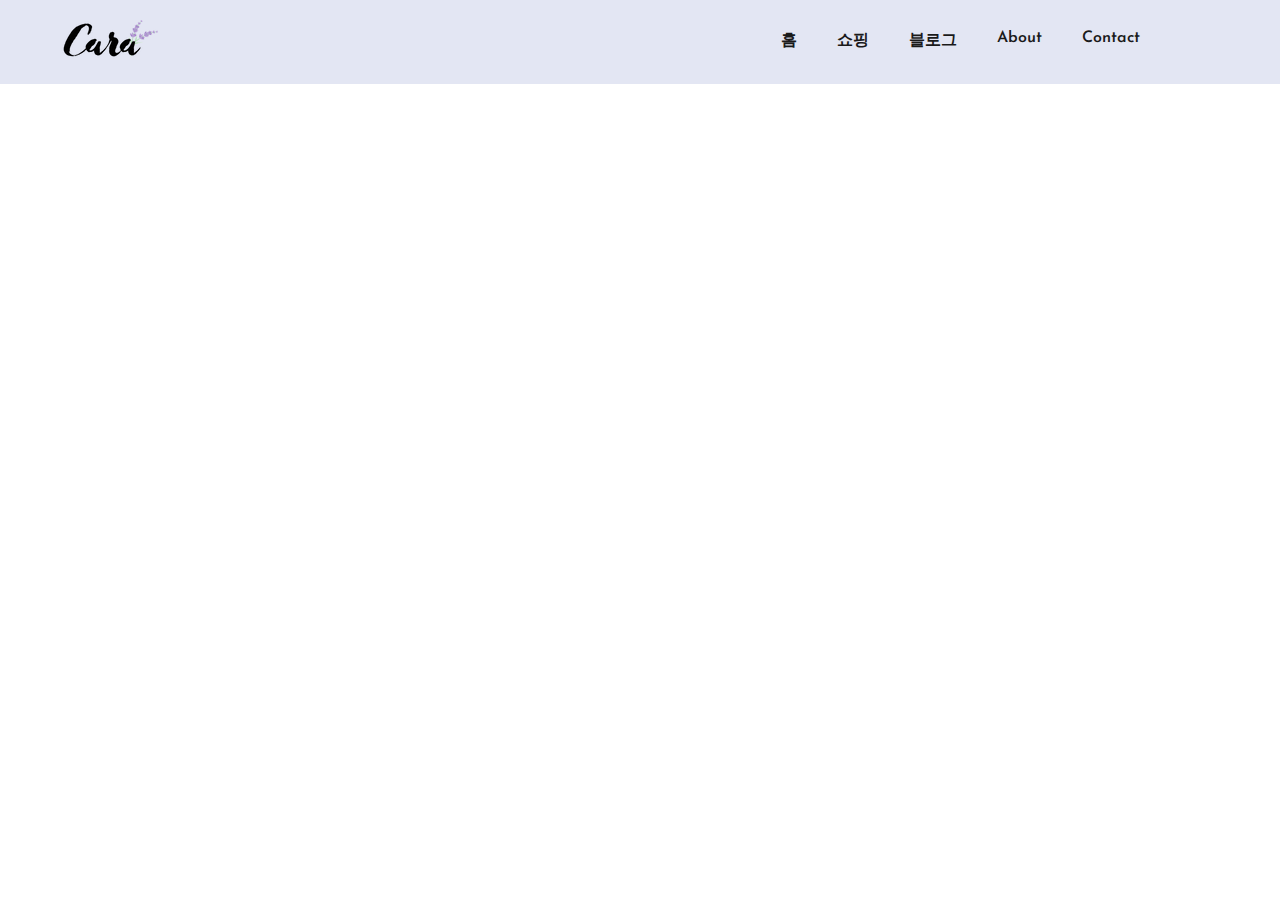
==== index.html @ 99722b31 "header add" ====
<!DOCTYPE html>
<html lang="ko">
<head>
    <meta charset="UTF-8">
    <meta name="viewport" content="width=device-width, initial-scale=1.0">
    <link rel="stylesheet" href="https://cdnjs.cloudflare.com/ajax/libs/font-awesome/6.5.2/css/all.min.css" integrity="sha512-SnH5WK+bZxgPHs44uWIX+LLJAJ9/2PkPKZ5QiAj6Ta86w+fsb2TkcmfRyVX3pBnMFcV7oQPJkl9QevSCWr3W6A==" crossorigin="anonymous" referrerpolicy="no-referrer" />
    <link rel="stylesheet" href="css/reset.css">
    <title>클로닉</title>
    <link rel="stylesheet" href="nav/navbar.html">
    <script src="js/jquery-3.5.1.slim.js"></script>
    <script>
        fetch('nav/navbar.html')
         .then(response => response.text())
         .then(data => {
            document.getElementById('navbar').innerHTML = data;
         });
    </script>
</head>
<body>
    
    <div id="navbar"></div>

</html>
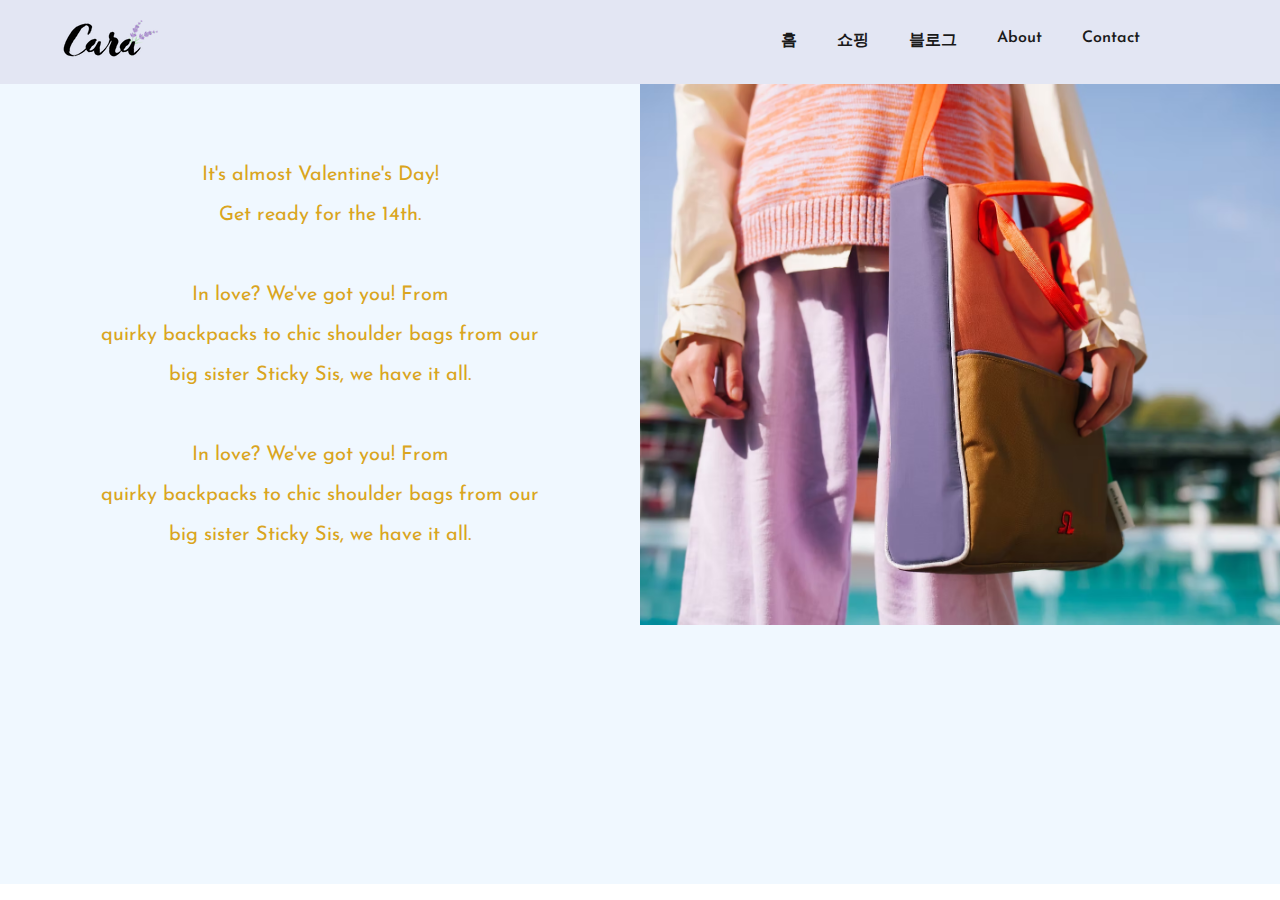
==== commit 8937c0ba: "section add" ====
--- a/index.html
+++ b/index.html
@@ -5,6 +5,7 @@
     <meta name="viewport" content="width=device-width, initial-scale=1.0">
     <link rel="stylesheet" href="https://cdnjs.cloudflare.com/ajax/libs/font-awesome/6.5.2/css/all.min.css" integrity="sha512-SnH5WK+bZxgPHs44uWIX+LLJAJ9/2PkPKZ5QiAj6Ta86w+fsb2TkcmfRyVX3pBnMFcV7oQPJkl9QevSCWr3W6A==" crossorigin="anonymous" referrerpolicy="no-referrer" />
     <link rel="stylesheet" href="css/reset.css">
+    <link rel="stylesheet" href="css/hero.css">
     <title>클로닉</title>
     <link rel="stylesheet" href="nav/navbar.html">
     <script src="js/jquery-3.5.1.slim.js"></script>
@@ -17,7 +18,19 @@
     </script>
 </head>
 <body>
-    
     <div id="navbar"></div>
-
+    <section id="hero">
+         <div class="comp">
+            <div class="s">
+                <p>It's almost Valentine's Day! <br> Get ready for the 14th.</p>
+                <br>
+                <p>In love? We've got you! From <br> quirky backpacks to chic shoulder bags from our <br> big sister Sticky Sis, we have it all.</p>
+                <br>
+                <p>In love? We've got you! From <br> quirky backpacks to chic shoulder bags from our <br> big sister Sticky Sis, we have it all.</p>
+          
+            </div>
+                <img src="img/sample.avif" alt="">
+        </div>
+         </div>
+    </section>
 </html>--- a/css/hero.css
+++ b/css/hero.css
@@ -0,0 +1,33 @@
+#hero {
+    width:100%;
+    display:block;
+    height:100%;
+    background-color: aliceblue;
+    min-height: 800px;
+    box-sizing: border-box;
+}
+
+#hero > .comp {
+    display:flex;
+    width:100%;
+    justify-content: space-between;
+    align-items: center;
+}
+
+ 
+.comp > .s {
+    width:100%;
+    text-align: center;
+    line-height: 40px;;
+    font-size:20px;
+    color: goldenrod;
+}
+.comp > img {
+    width:100%;
+    max-width:1315px;
+
+}
+
+ 
+
+ 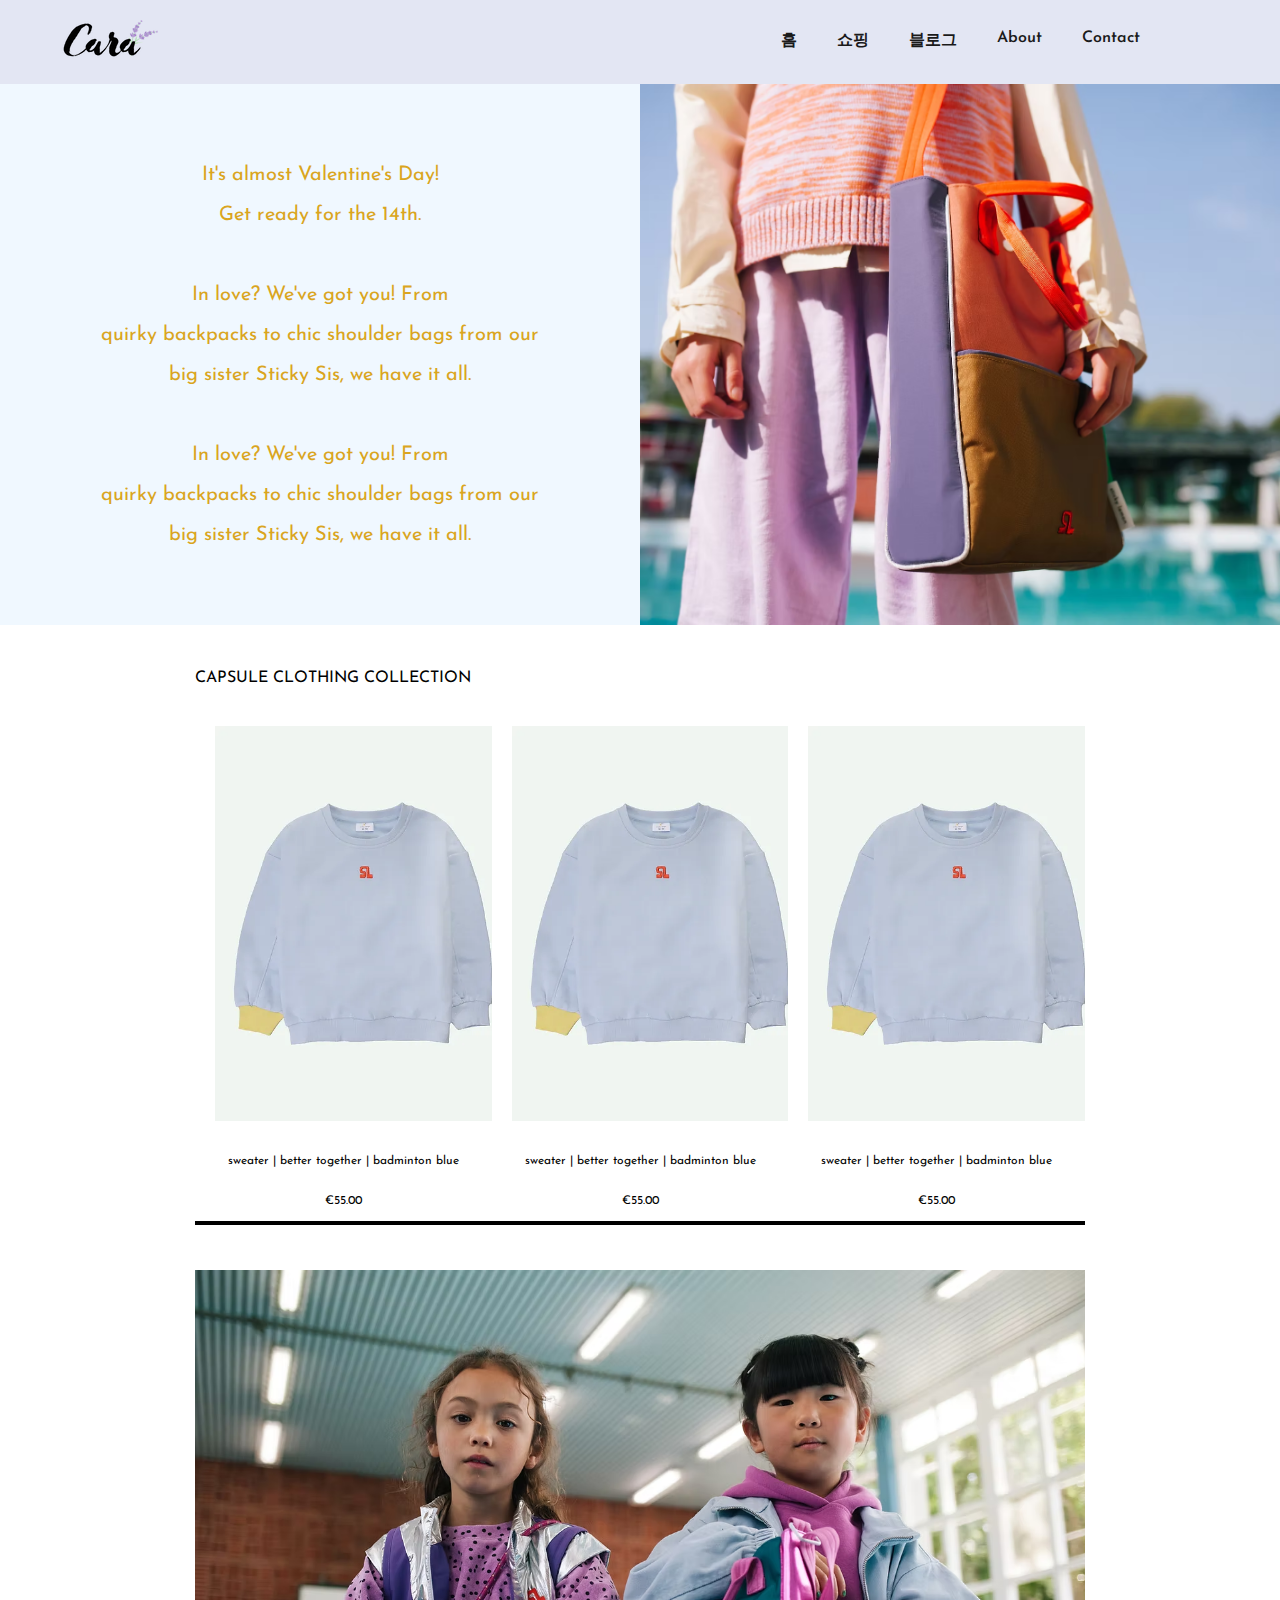
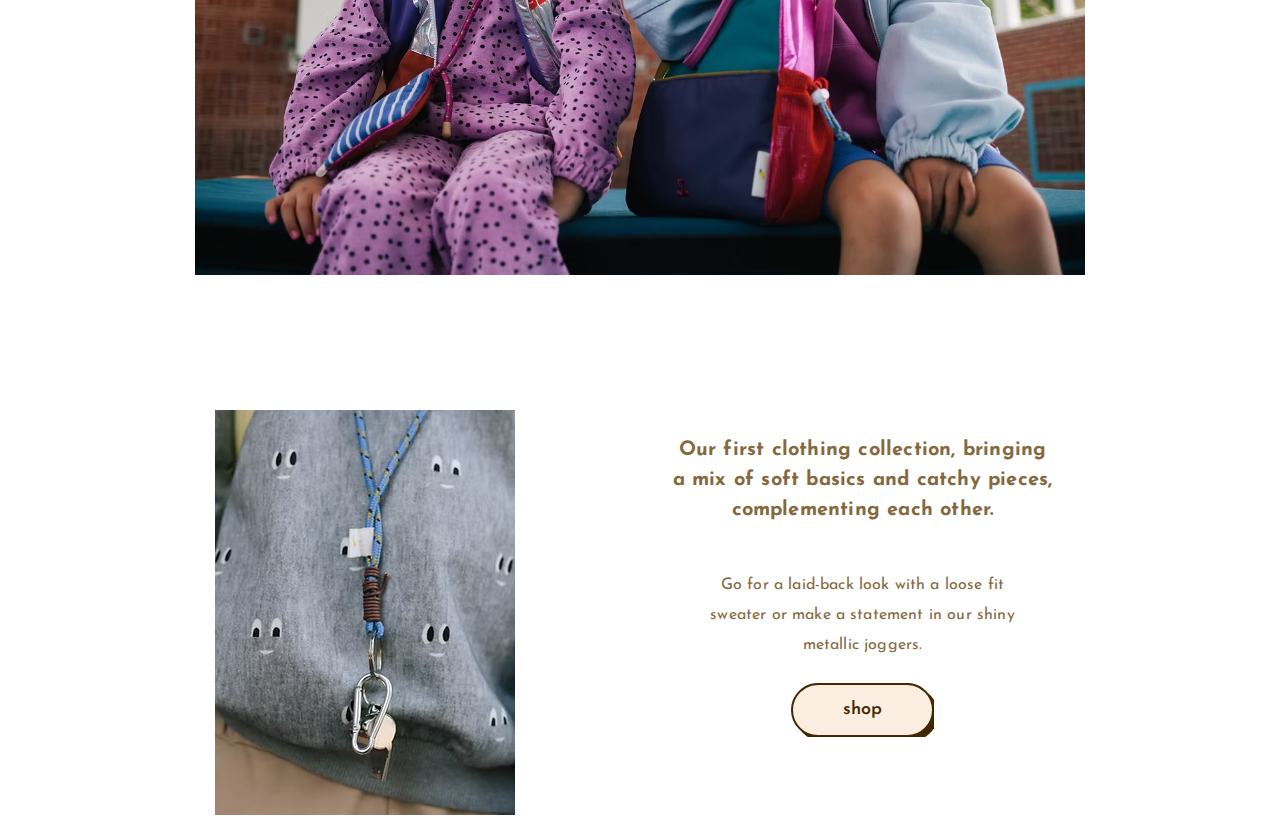
==== commit 0b8c5fe3: "section add" ====
--- a/index.html
+++ b/index.html
@@ -15,6 +15,11 @@
          .then(data => {
             document.getElementById('navbar').innerHTML = data;
          });
+         fetch('nav/collection.html')
+         .then(response => response.text())
+         .then(data => {
+            document.getElementById('collection').innerHTML = data;
+         })
     </script>
 </head>
 <body>
@@ -27,10 +32,13 @@
                 <p>In love? We've got you! From <br> quirky backpacks to chic shoulder bags from our <br> big sister Sticky Sis, we have it all.</p>
                 <br>
                 <p>In love? We've got you! From <br> quirky backpacks to chic shoulder bags from our <br> big sister Sticky Sis, we have it all.</p>
-          
+    
             </div>
                 <img src="img/sample.avif" alt="">
         </div>
          </div>
     </section>
+    <section id="collection">
+    </section>
+   
 </html>--- a/css/hero.css
+++ b/css/hero.css
@@ -3,7 +3,6 @@
     display:block;
     height:100%;
     background-color: aliceblue;
-    min-height: 800px;
     box-sizing: border-box;
 }
 
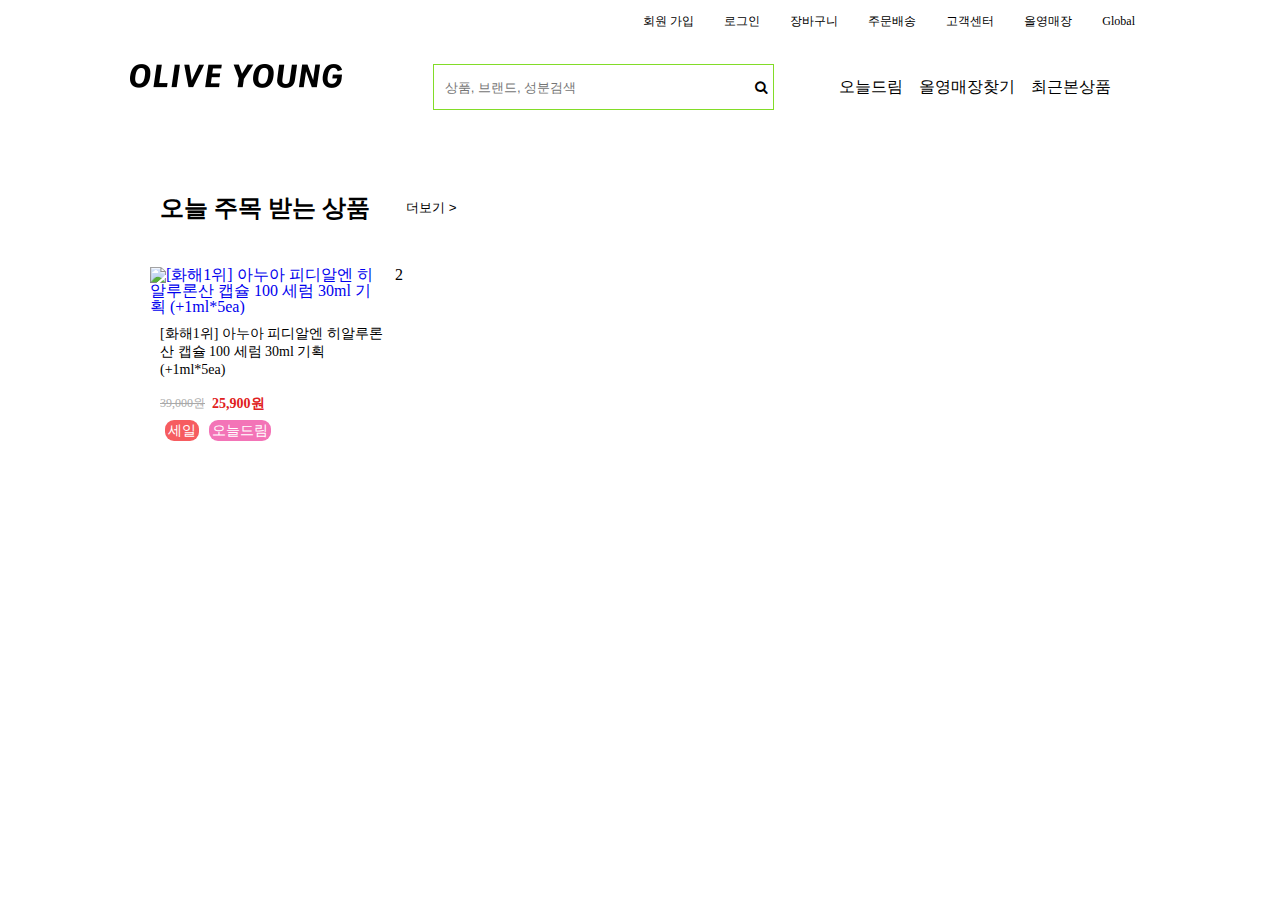
==== commit 4452e398: "헤더 추가" ====
--- a/index.html
+++ b/index.html
@@ -1,44 +1,105 @@
 <!DOCTYPE html>
-<html lang="ko">
-<head>
-    <meta charset="UTF-8">
-    <meta name="viewport" content="width=device-width, initial-scale=1.0">
-    <link rel="stylesheet" href="https://cdnjs.cloudflare.com/ajax/libs/font-awesome/6.5.2/css/all.min.css" integrity="sha512-SnH5WK+bZxgPHs44uWIX+LLJAJ9/2PkPKZ5QiAj6Ta86w+fsb2TkcmfRyVX3pBnMFcV7oQPJkl9QevSCWr3W6A==" crossorigin="anonymous" referrerpolicy="no-referrer" />
-    <link rel="stylesheet" href="css/reset.css">
-    <link rel="stylesheet" href="css/hero.css">
-    <title>클로닉</title>
-    <link rel="stylesheet" href="nav/navbar.html">
-    <script src="js/jquery-3.5.1.slim.js"></script>
-    <script>
-        fetch('nav/navbar.html')
-         .then(response => response.text())
-         .then(data => {
-            document.getElementById('navbar').innerHTML = data;
-         });
-         fetch('nav/collection.html')
-         .then(response => response.text())
-         .then(data => {
-            document.getElementById('collection').innerHTML = data;
-         })
-    </script>
-</head>
-<body>
-    <div id="navbar"></div>
-    <section id="hero">
-         <div class="comp">
-            <div class="s">
-                <p>It's almost Valentine's Day! <br> Get ready for the 14th.</p>
-                <br>
-                <p>In love? We've got you! From <br> quirky backpacks to chic shoulder bags from our <br> big sister Sticky Sis, we have it all.</p>
-                <br>
-                <p>In love? We've got you! From <br> quirky backpacks to chic shoulder bags from our <br> big sister Sticky Sis, we have it all.</p>
-    
+<html lang="en">
+  <head>
+    <meta charset="UTF-8" />
+    <meta name="viewport" content="width=device-width, initial-scale=1.0" />
+    <title>Document</title>
+    <link rel="stylesheet" href="reset.css" />
+    <link rel="stylesheet" href="style.css" />
+    <link
+      rel="stylesheet"
+      href="https://cdnjs.cloudflare.com/ajax/libs/font-awesome/4.7.0/css/font-awesome.min.css"
+    />
+  </head>
+  <body>
+    <div class="wrapper">
+      <div class="header">
+        <div class="top_utill">
+          <ul>
+            <li>회원 가입</li>
+            <li>로그인</li>
+            <li>장바구니</li>
+            <li>주문배송</li>
+            <li>고객센터</li>
+            <li>올영매장</li>
+            <li>Global</li>
+          </ul>
+        </div>
+        <div class="header_inner">
+          <a href=""><img src="images/h1_logo.png" alt="" /> </a>
+          <div class="search_box">
+            <input
+              class="header_search_input"
+              type="text"
+              name=""
+              id=""
+              placeholder="상품, 브랜드, 성분검색"
+            />
+            <button><i class="fa fa-search"></i></button>
+          </div>
+          <div class="header_area">
+            <ul class="menu_area">
+              <li><a href="">오늘드림</a></li>
+              <li><a href="">올영매장찾기</a></li>
+              <li><a href="">최근본상품</a></li>
+            </ul>
+          </div>
+        </div>
+
+        <div class="curation_wrap">
+          <div class="inner">
+            <div class="tit">
+              <strong>오늘 주목 받는 상품</strong>
             </div>
-                <img src="img/sample.avif" alt="">
+            <button>더보기 ></button>
+          </div>
+          <div class="curation">
+            <ul>
+              <li>
+                <a
+                  href="https://www.oliveyoung.co.kr/store/goods/getGoodsDetail.do?goodsNo=A000000216343&amp;dispCatNo=90000010001&amp;trackingCd=Home_Curation1_1&amp;curation=like&amp;egcode=a016_t001&amp;rccode=pc_main_01_c&amp;egrankcode=22&amp;t_page=홈&amp;t_click=큐레이션1_상품상세&amp;t_number=1"
+                  name="Home_Curation1_1"
+                  class="item a_detail"
+                  data-ref-goodsno="A000000216343"
+                  data-egrank="22"
+                  data-egcode="a016_t001"
+                  data-attr="홈^큐레이션1^[화해1위] 아누아 피디알엔 히알루론산 캡슐 100 세럼 30ml 기획 (+1ml*5ea)^1"
+                  data-impression="A000000216343^홈_큐레이션1^1"
+                  data-ref-dispcatno="90000010001"
+                  data-ref-itemno="001"
+                  tabindex="0"
+                  onclick='javascript:gtm.goods.callGoodsGtmInfo("A000000216343", "", "ee-productClick", "홈_큐레이션1", "1");common.wlog("home_curation1_prod1");common.link.moveGoodsDetailCuration("A000000216343", "90000010001","like","pc_main_01_c", "a016_t001", "22", "Home_Curation1_1");'
+                  data-impression-visibility="1"
+                  ><span class="img"
+                    ><img
+                      src="https://image.oliveyoung.co.kr/cfimages/cf-goods/uploads/images/thumbnails/400/10/0000/0021/A00000021634305ko.png?l=ko"
+                      alt="[화해1위] 아누아 피디알엔 히알루론산 캡슐 100 세럼 30ml 기획 (+1ml*5ea)"
+                      onerror="common.errorImg(this);"
+                  /></span>
+                  <div class="prd_name">
+                    <p class="tx_name">
+                      [화해1위] 아누아 피디알엔 히알루론산 캡슐 100 세럼 30ml
+                      기획 (+1ml*5ea)
+                    </p>
+                  </div>
+                  <p class="prd_price">
+                    <span class="tx_org"
+                      ><span class="tx_num">39,000</span>원 </span
+                    ><span class="tx_cur"
+                      ><span class="tx_num">25,900</span>원
+                    </span>
+                  </p>
+                  <p class="prd_flag">
+                    <span class="icon_flag sale">세일</span
+                    ><span class="icon_flag delivery">오늘드림</span>
+                  </p></a
+                >
+              </li>
+              <li>2</li>
+            </ul>
+          </div>
         </div>
-         </div>
-    </section>
-    <section id="collection">
-    </section>
-   
-</html>+      </div>
+    </div>
+  </body>
+</html>
--- a/style.css
+++ b/style.css
@@ -0,0 +1,205 @@
+.wrapper {
+  width: 100%;
+  height: 100%;
+  box-sizing: border-box;
+}
+
+.header {
+  width: 100%;
+  height: 100%;
+  max-width: 1020px;
+  margin: 0 auto;
+}
+
+.header > .top_utill > ul {
+  text-align: right;
+  display: flex;
+  justify-content: right;
+}
+.header > .top_utill > ul > li {
+  margin: 5px;
+  padding: 10px;
+  font-size: 12px;
+}
+
+.header_inner {
+  width: 100%;
+  max-width: 1020px;
+  display: flex;
+  margin-top: 22px;
+}
+
+.header_inner > a > img {
+  width: 100%;
+  max-width: 213px;
+}
+
+.search_box {
+  width: 100%;
+  margin-left: 90px;
+  padding: 0.667px 0.667px;
+  max-width: 338px;
+  border: 1px solid rgb(130, 220, 40);
+  display: flex;
+  margin-right: 50px;
+}
+
+.search_box > .header_search_input {
+  padding: 14px 14px 14px 10px;
+  width: 100%;
+  border: none;
+}
+.search_box > button {
+  border: none;
+  background-color: #fff;
+}
+
+.header_area {
+  display: flex;
+  padding: 15px;
+  justify-content: flex-start;
+  align-items: center;
+}
+
+.menu_area {
+  display: flex;
+}
+
+.menu_area > li {
+  padding-right: 16px;
+}
+.menu_area > li > a {
+  color: rgb(0, 0, 0);
+}
+
+.curation_wrap {
+  width: 100%;
+  height: 100%;
+  max-width: 1020px;
+}
+
+.curation_wrap > .inner {
+  margin-top: 26px;
+  margin-bottom: 27px;
+  display: flex;
+}
+
+.inner > .tit {
+  margin-top: 60px;
+  margin-left: 30px;
+  margin-right: 30px;
+}
+
+.tit > strong {
+  font-weight: bold;
+  font-size: 24px;
+}
+
+.inner > button {
+  background-color: #fff;
+  border: none;
+  justify-content: flex-end;
+  margin-top: 60px;
+}
+
+.curation {
+  width: 100%;
+  height: 100%;
+  max-width: 510px;
+}
+
+.curation > ul {
+  display: flex;
+  padding: 10px;
+}
+
+.curation > ul > li {
+  padding: 10px;
+  width: 100%;
+  max-width: 235px;
+  padding: 10px;
+}
+
+.curation > ul > li > a > .best {
+  line-height: 44px;
+}
+.curation > ul > li > a > .img > img {
+  height: 215px;
+}
+
+.prd_name {
+  display: block;
+  width: 100%;
+  padding: 0 10px;
+  min-height: 40px;
+  margin: 8px auto 0;
+}
+
+.prd_name > p {
+  height: 40px;
+  color: #000;
+  line-height: 18px;
+  padding: 2px 0;
+  font-size: 14px;
+}
+
+.prd_price {
+  display: flex;
+  margin: 30px auto 0;
+  padding: 0 10px;
+}
+
+.prd_price > .tx_org {
+  font-size: 12px;
+  color: #a9a9a9;
+  text-decoration: line-through;
+  vertical-align: middle;
+  font-weight: 400;
+}
+
+.prd_price > .tx_cur {
+  margin: 0 0 0 7px;
+  vertical-align: bottom;
+  font-size: 14px;
+  color: #e02020;
+  font-weight: 700;
+}
+
+.prd_flag {
+  margin: 5px auto 0;
+  padding: 0 10px;
+  text-align: left;
+  margin-top: 10px;
+}
+
+.prd_flag > .icon_flag:nth-child(1) {
+  background-color: #f65c60;
+  float: none;
+}
+
+.prd_flag > .icon_flag {
+  width: 100%;
+  font-size: 12px;
+  text-align: center;
+  margin: 5px;
+  vertical-align: middle;
+  width: 40px;
+}
+
+.prd_flag > .icon_flag:nth-child(1) {
+  background-color: #f65c60;
+  width: 60px;
+  border-radius: 9px;
+  font-size: 14px;
+  color: #fff;
+  padding: 3px;
+}
+
+.prd_flag > .icon_flag:nth-child(2) {
+  background-color: #f374b7;
+  width: 60px;
+  border-radius: 9px;
+  font-size: 14px;
+  color: #fff;
+  padding: 3px;
+}
